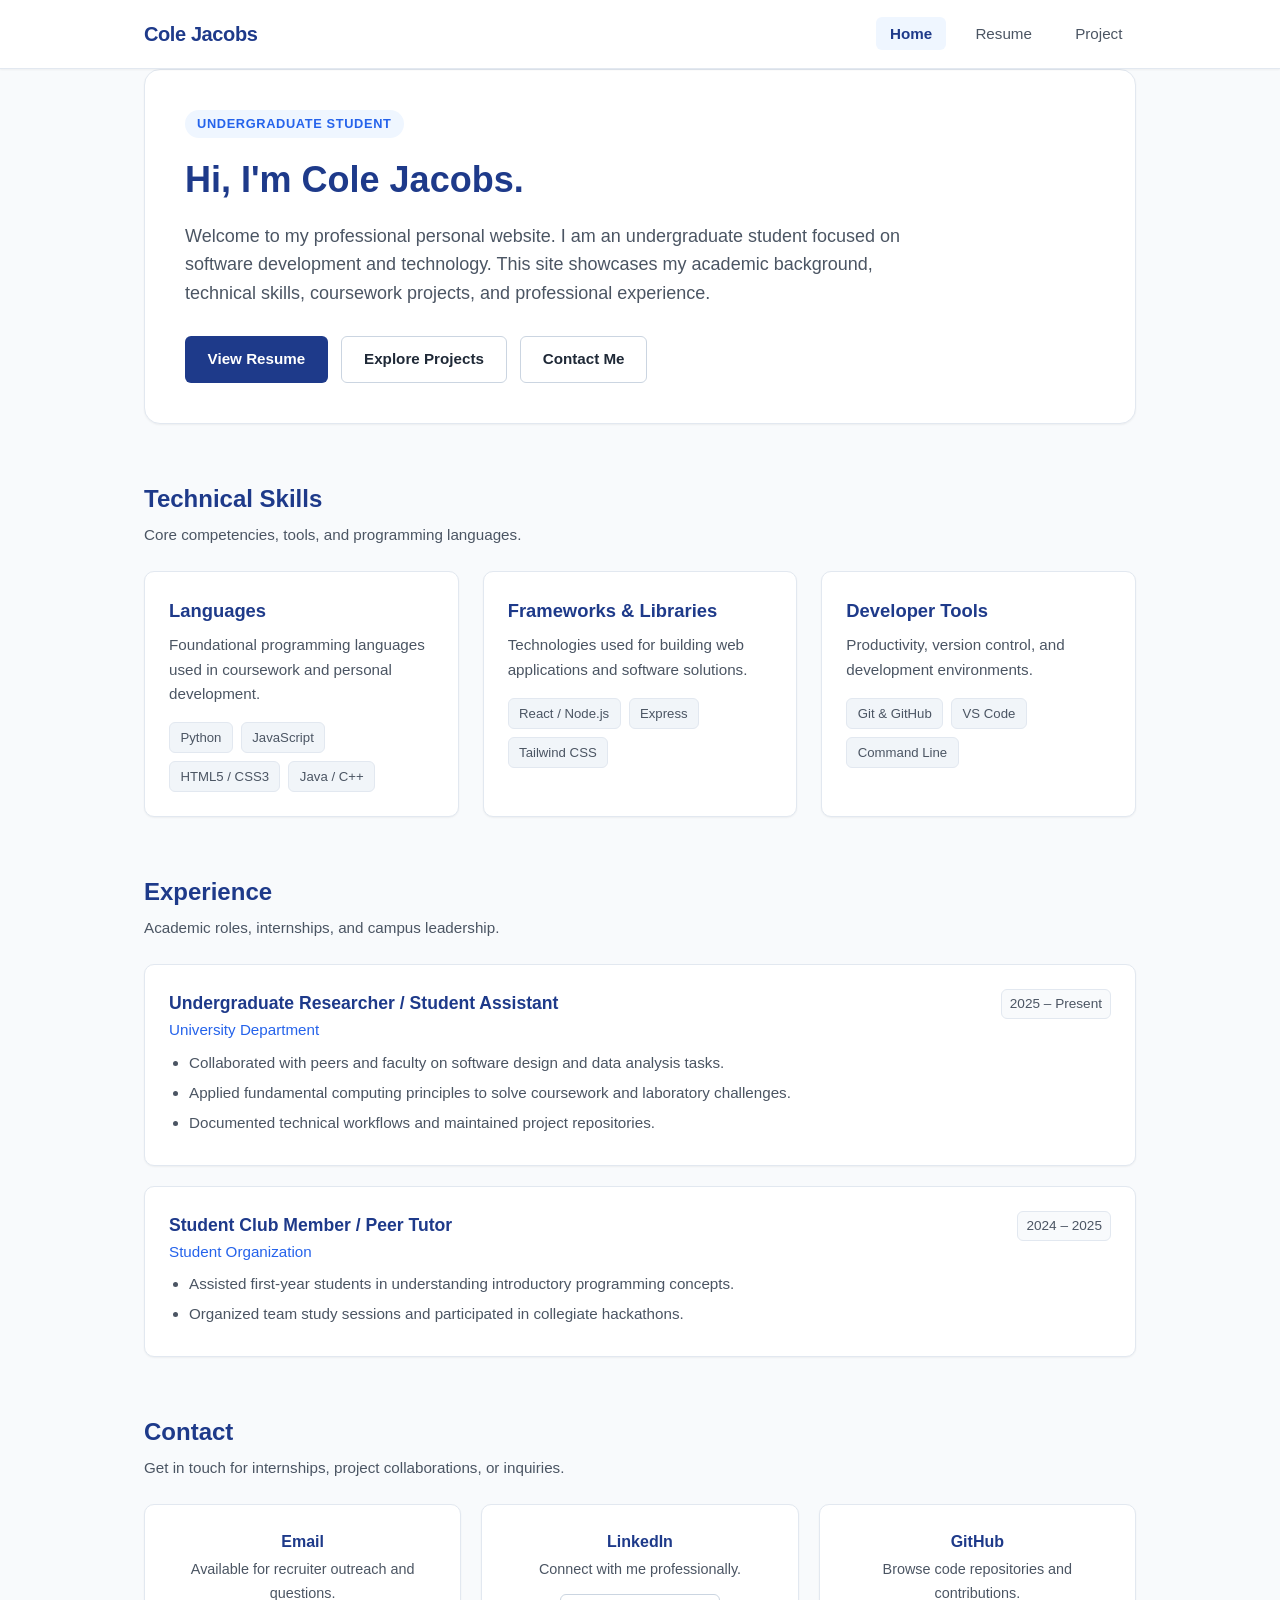
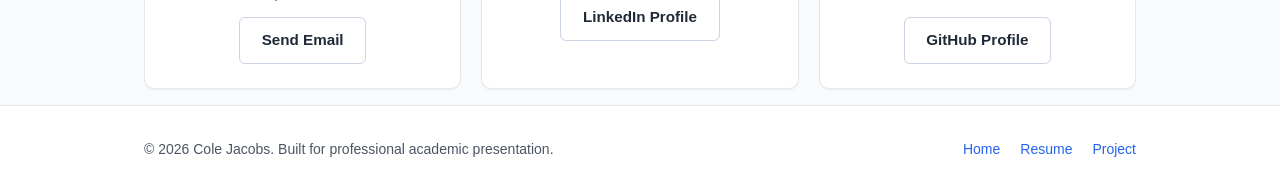
==== index.html @ 576747cd "Initial commit: basic structure for personal website" ====
<!DOCTYPE html>
<html lang="en">
<head>
  <meta charset="UTF-8">
  <meta name="viewport" content="width=device-width, initial-scale=1.0">
  <meta name="description" content="Professional student portfolio and personal website.">
  <title>Home | Cole Jacobs</title>
  <link rel="stylesheet" href="styles.css">
</head>
<body>

  <!-- Site Navigation Header -->
  <header class="site-header">
    <div class="container nav-container">
      <a href="index.html" class="site-logo">Cole Jacobs</a>
      <nav class="site-nav" aria-label="Main Navigation">
        <ul>
          <li><a href="index.html" class="nav-link active">Home</a></li>
          <li><a href="resume.html" class="nav-link">Resume</a></li>
          <li><a href="project.html" class="nav-link">Project</a></li>
        </ul>
      </nav>
    </div>
  </header>

  <!-- Main Content Area -->
  <main class="container">

    <!-- Profile / Hero Section -->
    <section id="profile" class="section">
      <div class="hero-card">
        <span class="hero-tag">Undergraduate Student</span>
        <h1 class="hero-title">Hi, I'm Cole Jacobs.</h1>
        <p class="hero-description">
          Welcome to my professional personal website. I am an undergraduate student focused on software development and technology. This site showcases my academic background, technical skills, coursework projects, and professional experience.
        </p>
        <div class="hero-actions">
          <a href="resume.html" class="btn btn-primary">View Resume</a>
          <a href="project.html" class="btn btn-outline">Explore Projects</a>
          <a href="#contact" class="btn btn-outline">Contact Me</a>
        </div>
      </div>
    </section>

    <!-- Skills Section -->
    <section id="skills" class="section">
      <div class="section-header">
        <h2 class="section-title">Technical Skills</h2>
        <p class="section-subtitle">Core competencies, tools, and programming languages.</p>
      </div>

      <div class="card-grid">
        <div class="card">
          <h3>Languages</h3>
          <p>Foundational programming languages used in coursework and personal development.</p>
          <div class="skill-tags">
            <span class="badge">Python</span>
            <span class="badge">JavaScript</span>
            <span class="badge">HTML5 / CSS3</span>
            <span class="badge">Java / C++</span>
          </div>
        </div>

        <div class="card">
          <h3>Frameworks & Libraries</h3>
          <p>Technologies used for building web applications and software solutions.</p>
          <div class="skill-tags">
            <span class="badge">React / Node.js</span>
            <span class="badge">Express</span>
            <span class="badge">Tailwind CSS</span>
          </div>
        </div>

        <div class="card">
          <h3>Developer Tools</h3>
          <p>Productivity, version control, and development environments.</p>
          <div class="skill-tags">
            <span class="badge">Git & GitHub</span>
            <span class="badge">VS Code</span>
            <span class="badge">Command Line</span>
          </div>
        </div>
      </div>
    </section>

    <!-- Experience Section -->
    <section id="experience" class="section">
      <div class="section-header">
        <h2 class="section-title">Experience</h2>
        <p class="section-subtitle">Academic roles, internships, and campus leadership.</p>
      </div>

      <div class="timeline">
        <article class="timeline-item">
          <div class="timeline-header">
            <div>
              <h3 class="timeline-role">Undergraduate Researcher / Student Assistant</h3>
              <span class="timeline-company">University Department</span>
            </div>
            <span class="timeline-period">2025 &ndash; Present</span>
          </div>
          <ul>
            <li>Collaborated with peers and faculty on software design and data analysis tasks.</li>
            <li>Applied fundamental computing principles to solve coursework and laboratory challenges.</li>
            <li>Documented technical workflows and maintained project repositories.</li>
          </ul>
        </article>

        <article class="timeline-item">
          <div class="timeline-header">
            <div>
              <h3 class="timeline-role">Student Club Member / Peer Tutor</h3>
              <span class="timeline-company">Student Organization</span>
            </div>
            <span class="timeline-period">2024 &ndash; 2025</span>
          </div>
          <ul>
            <li>Assisted first-year students in understanding introductory programming concepts.</li>
            <li>Organized team study sessions and participated in collegiate hackathons.</li>
          </ul>
        </article>
      </div>
    </section>

    <!-- Contact Section -->
    <section id="contact" class="section">
      <div class="section-header">
        <h2 class="section-title">Contact</h2>
        <p class="section-subtitle">Get in touch for internships, project collaborations, or inquiries.</p>
      </div>

      <div class="contact-container">
        <div class="contact-card">
          <h3>Email</h3>
          <p>Available for recruiter outreach and questions.</p>
          <a href="mailto:example@college.edu" class="btn btn-outline">Send Email</a>
        </div>

        <div class="contact-card">
          <h3>LinkedIn</h3>
          <p>Connect with me professionally.</p>
          <a href="https://linkedin.com" target="_blank" rel="noopener noreferrer" class="btn btn-outline">LinkedIn Profile</a>
        </div>

        <div class="contact-card">
          <h3>GitHub</h3>
          <p>Browse code repositories and contributions.</p>
          <a href="https://github.com" target="_blank" rel="noopener noreferrer" class="btn btn-outline">GitHub Profile</a>
        </div>
      </div>
    </section>

  </main>

  <!-- Site Footer -->
  <footer class="site-footer">
    <div class="container footer-content">
      <p>&copy; 2026 Cole Jacobs. Built for professional academic presentation.</p>
      <ul class="footer-links">
        <li><a href="index.html">Home</a></li>
        <li><a href="resume.html">Resume</a></li>
        <li><a href="project.html">Project</a></li>
      </ul>
    </div>
  </footer>

</body>
</html>
---- styles.css ----
/* ==========================================================================
   Base & Design Tokens
   ========================================================================== */
:root {
  --color-primary: #1e3a8a;       /* Deep Navy */
  --color-primary-hover: #1d4ed8;
  --color-accent: #2563eb;        /* Royal Blue */
  --color-accent-subtle: #eff6ff;  /* Soft Blue Tint */
  --color-text-main: #1f2937;     /* Slate Dark */
  --color-text-muted: #4b5563;    /* Slate Gray */
  --color-bg-body: #f8fafc;       /* Light Slate */
  --color-bg-surface: #ffffff;    /* Card Surface */
  --color-border: #e2e8f0;        /* Subtle Border */
  --color-border-hover: #cbd5e1;

  --font-family: -apple-system, BlinkMacSystemFont, "Segoe UI", Roboto, "Helvetica Neue", Arial, sans-serif;
  
  --max-width: 1040px;
  --border-radius-sm: 6px;
  --border-radius-md: 10px;
  --border-radius-lg: 16px;
  
  --shadow-sm: 0 1px 2px 0 rgba(0, 0, 0, 0.05);
  --shadow-md: 0 4px 6px -1px rgba(0, 0, 0, 0.08), 0 2px 4px -2px rgba(0, 0, 0, 0.06);
  --shadow-lg: 0 10px 15px -3px rgba(0, 0, 0, 0.08), 0 4px 6px -4px rgba(0, 0, 0, 0.04);
  
  --transition: all 0.2s ease-in-out;
}

/* ==========================================================================
   Reset & Global Styles
   ========================================================================== */
*, *::before, *::after {
  box-sizing: border-box;
  margin: 0;
  padding: 0;
}

body {
  font-family: var(--font-family);
  background-color: var(--color-bg-body);
  color: var(--color-text-main);
  line-height: 1.6;
  min-height: 100vh;
  display: flex;
  flex-direction: column;
}

a {
  color: var(--color-accent);
  text-decoration: none;
  transition: var(--transition);
}

a:hover {
  color: var(--color-primary-hover);
  text-decoration: underline;
}

img {
  max-width: 100%;
  display: block;
}

/* ==========================================================================
   Layout Containers
   ========================================================================== */
.container {
  width: 100%;
  max-width: var(--max-width);
  margin: 0 auto;
  padding: 0 1.5rem;
}

main {
  flex: 1;
  padding: 2.5rem 0 4rem;
}

/* ==========================================================================
   Navigation Bar
   ========================================================================== */
.site-header {
  background-color: var(--color-bg-surface);
  border-bottom: 1px solid var(--color-border);
  position: sticky;
  top: 0;
  z-index: 100;
  box-shadow: var(--shadow-sm);
}

.nav-container {
  display: flex;
  align-items: center;
  justify-content: space-between;
  height: 4.25rem;
}

.site-logo {
  font-size: 1.25rem;
  font-weight: 700;
  color: var(--color-primary);
  letter-spacing: -0.02em;
}

.site-logo:hover {
  text-decoration: none;
  color: var(--color-accent);
}

.site-nav ul {
  display: flex;
  list-style: none;
  gap: 1rem;
}

.nav-link {
  font-weight: 500;
  font-size: 0.95rem;
  color: var(--color-text-muted);
  padding: 0.5rem 0.85rem;
  border-radius: var(--border-radius-sm);
  transition: var(--transition);
}

.nav-link:hover {
  color: var(--color-primary);
  background-color: var(--color-accent-subtle);
  text-decoration: none;
}

.nav-link.active {
  color: var(--color-primary);
  background-color: var(--color-accent-subtle);
  font-weight: 600;
}

/* ==========================================================================
   Page Headers & Sections
   ========================================================================== */
.page-intro {
  margin-bottom: 2.5rem;
  padding-bottom: 1.5rem;
  border-bottom: 1px solid var(--color-border);
}

.page-intro h1 {
  font-size: 2rem;
  color: var(--color-primary);
  margin-bottom: 0.5rem;
}

.page-intro p {
  color: var(--color-text-muted);
  font-size: 1.1rem;
}

.section {
  margin-bottom: 3.5rem;
}

.section:last-of-type {
  margin-bottom: 1rem;
}

.section-header {
  margin-bottom: 1.5rem;
}

.section-title {
  font-size: 1.5rem;
  font-weight: 700;
  color: var(--color-primary);
  position: relative;
  display: inline-block;
}

.section-subtitle {
  color: var(--color-text-muted);
  font-size: 0.95rem;
  margin-top: 0.25rem;
}

/* ==========================================================================
   Hero / Profile Section
   ========================================================================== */
.hero-card {
  background: var(--color-bg-surface);
  border: 1px solid var(--color-border);
  border-radius: var(--border-radius-lg);
  padding: 2.5rem;
  display: flex;
  flex-direction: column;
  gap: 1.25rem;
  box-shadow: var(--shadow-sm);
}

.hero-tag {
  display: inline-block;
  align-self: flex-start;
  font-size: 0.8rem;
  font-weight: 600;
  text-transform: uppercase;
  letter-spacing: 0.05em;
  color: var(--color-accent);
  background-color: var(--color-accent-subtle);
  padding: 0.25rem 0.75rem;
  border-radius: 999px;
}

.hero-title {
  font-size: 2.25rem;
  line-height: 1.2;
  font-weight: 800;
  color: var(--color-primary);
}

.hero-description {
  font-size: 1.125rem;
  color: var(--color-text-muted);
  max-width: 720px;
}

.hero-actions {
  display: flex;
  flex-wrap: wrap;
  gap: 0.85rem;
  margin-top: 0.5rem;
}

/* ==========================================================================
   Buttons
   ========================================================================== */
.btn {
  display: inline-flex;
  align-items: center;
  justify-content: center;
  font-weight: 600;
  font-size: 0.95rem;
  padding: 0.65rem 1.35rem;
  border-radius: var(--border-radius-sm);
  border: 1px solid transparent;
  cursor: pointer;
  transition: var(--transition);
  text-decoration: none;
}

.btn-primary {
  background-color: var(--color-primary);
  color: #ffffff;
}

.btn-primary:hover {
  background-color: var(--color-primary-hover);
  color: #ffffff;
  text-decoration: none;
}

.btn-outline {
  background-color: transparent;
  border-color: var(--color-border-hover);
  color: var(--color-text-main);
}

.btn-outline:hover {
  background-color: #f1f5f9;
  border-color: var(--color-text-muted);
  text-decoration: none;
}

/* ==========================================================================
   Grid & Card Layouts
   ========================================================================== */
.card-grid {
  display: grid;
  grid-template-columns: repeat(auto-fit, minmax(280px, 1fr));
  gap: 1.5rem;
}

.card {
  background-color: var(--color-bg-surface);
  border: 1px solid var(--color-border);
  border-radius: var(--border-radius-md);
  padding: 1.5rem;
  box-shadow: var(--shadow-sm);
  transition: var(--transition);
}

.card:hover {
  border-color: var(--color-border-hover);
  box-shadow: var(--shadow-md);
}

.card h3 {
  font-size: 1.15rem;
  color: var(--color-primary);
  margin-bottom: 0.5rem;
}

.card p {
  color: var(--color-text-muted);
  font-size: 0.95rem;
  margin-bottom: 1rem;
}

/* Skills Badges */
.skill-tags {
  display: flex;
  flex-wrap: wrap;
  gap: 0.5rem;
  margin-top: 0.75rem;
}

.badge {
  display: inline-block;
  font-size: 0.825rem;
  font-weight: 500;
  padding: 0.25rem 0.65rem;
  background-color: #f1f5f9;
  color: var(--color-text-muted);
  border: 1px solid var(--color-border);
  border-radius: var(--border-radius-sm);
}

/* ==========================================================================
   Timeline / Experience Cards
   ========================================================================== */
.timeline {
  display: flex;
  flex-direction: column;
  gap: 1.25rem;
}

.timeline-item {
  background: var(--color-bg-surface);
  border: 1px solid var(--color-border);
  border-radius: var(--border-radius-md);
  padding: 1.5rem;
  box-shadow: var(--shadow-sm);
}

.timeline-header {
  display: flex;
  justify-content: space-between;
  align-items: flex-start;
  flex-wrap: wrap;
  gap: 0.5rem;
  margin-bottom: 0.5rem;
}

.timeline-role {
  font-size: 1.1rem;
  font-weight: 700;
  color: var(--color-primary);
}

.timeline-company {
  font-size: 0.95rem;
  font-weight: 500;
  color: var(--color-accent);
}

.timeline-period {
  font-size: 0.85rem;
  color: var(--color-text-muted);
  background-color: #f8fafc;
  padding: 0.2rem 0.5rem;
  border-radius: var(--border-radius-sm);
  border: 1px solid var(--color-border);
}

.timeline-item ul {
  padding-left: 1.25rem;
  margin-top: 0.5rem;
  color: var(--color-text-muted);
  font-size: 0.95rem;
}

.timeline-item li {
  margin-bottom: 0.35rem;
}

/* ==========================================================================
   Contact Section
   ========================================================================== */
.contact-container {
  display: grid;
  grid-template-columns: repeat(auto-fit, minmax(240px, 1fr));
  gap: 1.25rem;
}

.contact-card {
  background: var(--color-bg-surface);
  border: 1px solid var(--color-border);
  border-radius: var(--border-radius-md);
  padding: 1.5rem;
  text-align: center;
  box-shadow: var(--shadow-sm);
}

.contact-card h3 {
  font-size: 1rem;
  color: var(--color-primary);
  margin-bottom: 0.25rem;
}

.contact-card p {
  font-size: 0.9rem;
  color: var(--color-text-muted);
  margin-bottom: 0.75rem;
}

/* ==========================================================================
   Footer
   ========================================================================== */
.site-footer {
  background-color: var(--color-bg-surface);
  border-top: 1px solid var(--color-border);
  padding: 2rem 0;
  margin-top: auto;
}

.footer-content {
  display: flex;
  justify-content: space-between;
  align-items: center;
  flex-wrap: wrap;
  gap: 1rem;
  font-size: 0.875rem;
  color: var(--color-text-muted);
}

.footer-links {
  display: flex;
  gap: 1.25rem;
  list-style: none;
}

/* ==========================================================================
   Responsive Breakpoints
   ========================================================================== */
@media (max-width: 640px) {
  .nav-container {
    flex-direction: column;
    height: auto;
    padding: 1rem 0;
    gap: 0.75rem;
  }

  .hero-card {
    padding: 1.5rem;
  }

  .hero-title {
    font-size: 1.75rem;
  }

  .timeline-header {
    flex-direction: column;
    align-items: flex-start;
  }

  .footer-content {
    flex-direction: column;
    text-align: center;
  }
}
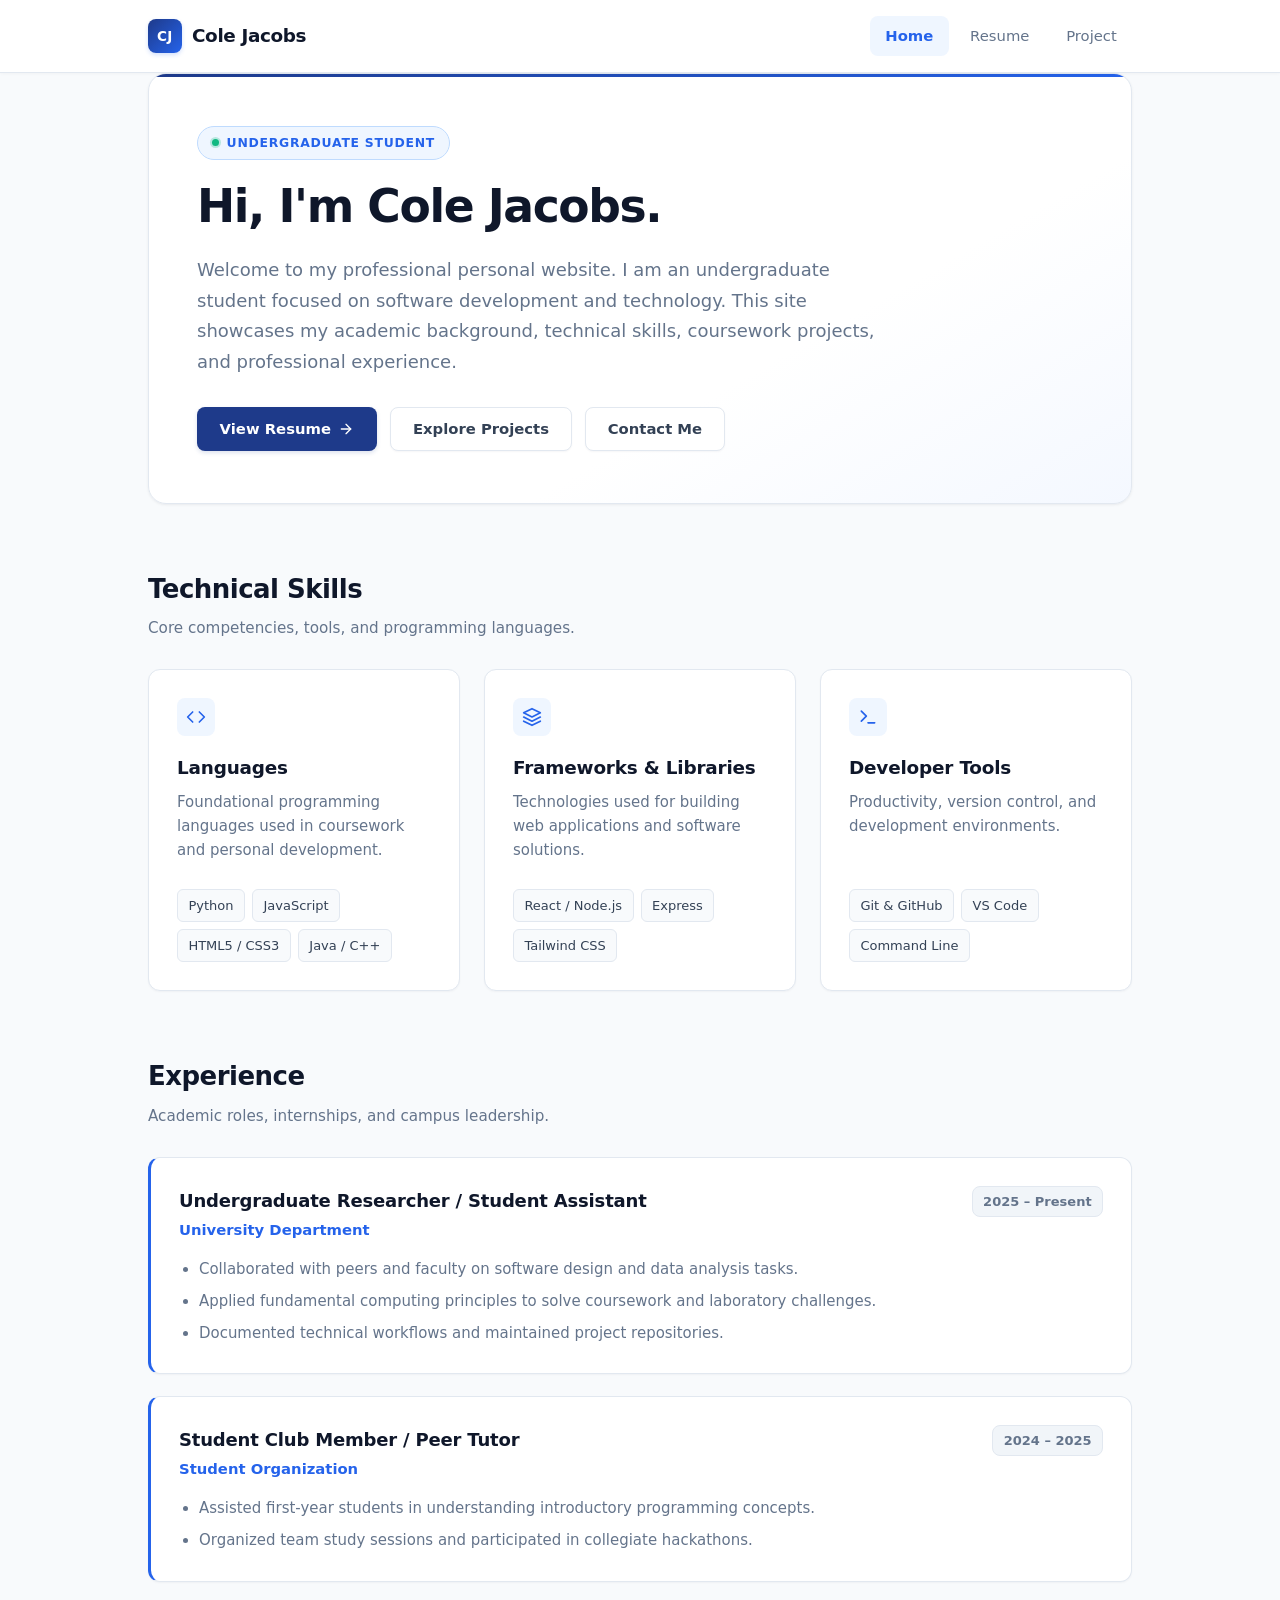
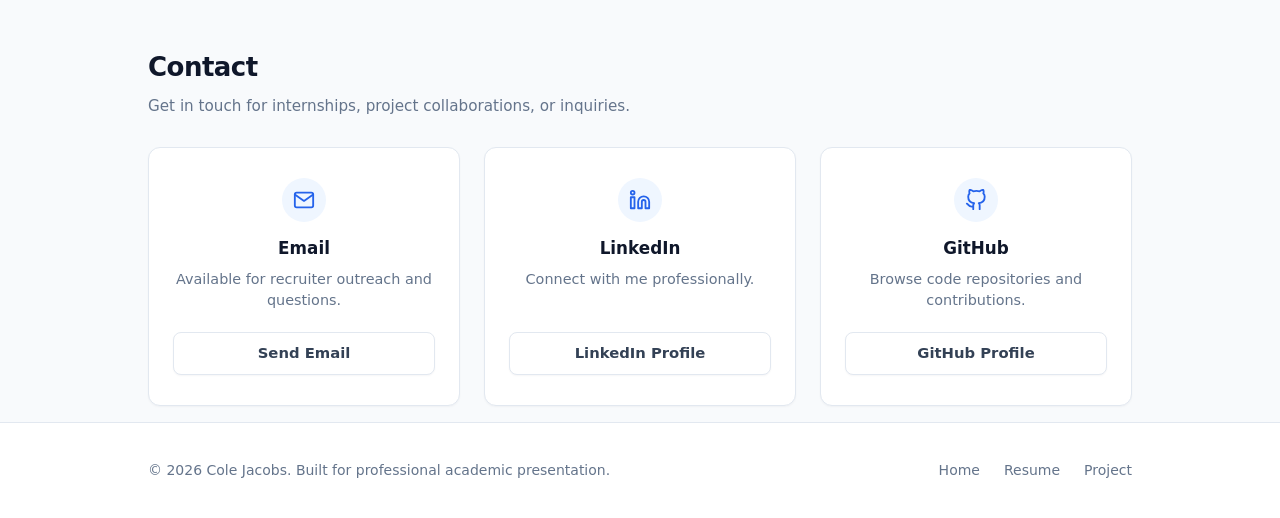
==== commit 43742ef7: "Improved website design and navigation" ====
--- a/index.html
+++ b/index.html
@@ -3,7 +3,7 @@
 <head>
   <meta charset="UTF-8">
   <meta name="viewport" content="width=device-width, initial-scale=1.0">
-  <meta name="description" content="Professional student portfolio and personal website.">
+  <meta name="description" content="Professional student portfolio and personal website for Cole Jacobs.">
   <title>Home | Cole Jacobs</title>
   <link rel="stylesheet" href="styles.css">
 </head>
@@ -12,7 +12,10 @@
   <!-- Site Navigation Header -->
   <header class="site-header">
     <div class="container nav-container">
-      <a href="index.html" class="site-logo">Cole Jacobs</a>
+      <a href="index.html" class="site-logo">
+        <span class="logo-mark">CJ</span>
+        <span class="logo-text">Cole Jacobs</span>
+      </a>
       <nav class="site-nav" aria-label="Main Navigation">
         <ul>
           <li><a href="index.html" class="nav-link active">Home</a></li>
@@ -29,13 +32,22 @@
     <!-- Profile / Hero Section -->
     <section id="profile" class="section">
       <div class="hero-card">
-        <span class="hero-tag">Undergraduate Student</span>
+        <span class="hero-tag">
+          <span class="status-dot" aria-hidden="true"></span>
+          Undergraduate Student
+        </span>
         <h1 class="hero-title">Hi, I'm Cole Jacobs.</h1>
         <p class="hero-description">
           Welcome to my professional personal website. I am an undergraduate student focused on software development and technology. This site showcases my academic background, technical skills, coursework projects, and professional experience.
         </p>
         <div class="hero-actions">
-          <a href="resume.html" class="btn btn-primary">View Resume</a>
+          <a href="resume.html" class="btn btn-primary">
+            View Resume
+            <svg width="16" height="16" viewBox="0 0 24 24" fill="none" stroke="currentColor" stroke-width="2" stroke-linecap="round" stroke-linejoin="round" aria-hidden="true">
+              <line x1="5" y1="12" x2="19" y2="12"></line>
+              <polyline points="12 5 19 12 12 19"></polyline>
+            </svg>
+          </a>
           <a href="project.html" class="btn btn-outline">Explore Projects</a>
           <a href="#contact" class="btn btn-outline">Contact Me</a>
         </div>
@@ -51,6 +63,12 @@
 
       <div class="card-grid">
         <div class="card">
+          <div class="card-icon" aria-hidden="true">
+            <svg width="20" height="20" viewBox="0 0 24 24" fill="none" stroke="currentColor" stroke-width="2" stroke-linecap="round" stroke-linejoin="round">
+              <polyline points="16 18 22 12 16 6"></polyline>
+              <polyline points="8 6 2 12 8 18"></polyline>
+            </svg>
+          </div>
           <h3>Languages</h3>
           <p>Foundational programming languages used in coursework and personal development.</p>
           <div class="skill-tags">
@@ -62,6 +80,13 @@
         </div>
 
         <div class="card">
+          <div class="card-icon" aria-hidden="true">
+            <svg width="20" height="20" viewBox="0 0 24 24" fill="none" stroke="currentColor" stroke-width="2" stroke-linecap="round" stroke-linejoin="round">
+              <polygon points="12 2 2 7 12 12 22 7 12 2"></polygon>
+              <polyline points="2 17 12 22 22 17"></polyline>
+              <polyline points="2 12 12 17 22 12"></polyline>
+            </svg>
+          </div>
           <h3>Frameworks & Libraries</h3>
           <p>Technologies used for building web applications and software solutions.</p>
           <div class="skill-tags">
@@ -72,6 +97,12 @@
         </div>
 
         <div class="card">
+          <div class="card-icon" aria-hidden="true">
+            <svg width="20" height="20" viewBox="0 0 24 24" fill="none" stroke="currentColor" stroke-width="2" stroke-linecap="round" stroke-linejoin="round">
+              <polyline points="4 17 10 11 4 5"></polyline>
+              <line x1="12" y1="19" x2="20" y2="19"></line>
+            </svg>
+          </div>
           <h3>Developer Tools</h3>
           <p>Productivity, version control, and development environments.</p>
           <div class="skill-tags">
@@ -131,18 +162,36 @@
 
       <div class="contact-container">
         <div class="contact-card">
+          <div class="contact-icon" aria-hidden="true">
+            <svg width="22" height="22" viewBox="0 0 24 24" fill="none" stroke="currentColor" stroke-width="2" stroke-linecap="round" stroke-linejoin="round">
+              <path d="M4 4h16c1.1 0 2 .9 2 2v12c0 1.1-.9 2-2 2H4c-1.1 0-2-.9-2-2V6c0-1.1.9-2 2-2z"></path>
+              <polyline points="22,6 12,13 2,6"></polyline>
+            </svg>
+          </div>
           <h3>Email</h3>
           <p>Available for recruiter outreach and questions.</p>
           <a href="mailto:example@college.edu" class="btn btn-outline">Send Email</a>
         </div>
 
         <div class="contact-card">
+          <div class="contact-icon" aria-hidden="true">
+            <svg width="22" height="22" viewBox="0 0 24 24" fill="none" stroke="currentColor" stroke-width="2" stroke-linecap="round" stroke-linejoin="round">
+              <path d="M16 8a6 6 0 0 1 6 6v7h-4v-7a2 2 0 0 0-2-2 2 2 0 0 0-2 2v7h-4v-7a6 6 0 0 1 6-6z"></path>
+              <rect x="2" y="9" width="4" height="12"></rect>
+              <circle cx="4" cy="4" r="2"></circle>
+            </svg>
+          </div>
           <h3>LinkedIn</h3>
           <p>Connect with me professionally.</p>
           <a href="https://linkedin.com" target="_blank" rel="noopener noreferrer" class="btn btn-outline">LinkedIn Profile</a>
         </div>
 
         <div class="contact-card">
+          <div class="contact-icon" aria-hidden="true">
+            <svg width="22" height="22" viewBox="0 0 24 24" fill="none" stroke="currentColor" stroke-width="2" stroke-linecap="round" stroke-linejoin="round">
+              <path d="M9 19c-5 1.5-5-2.5-7-3m14 6v-3.87a3.37 3.37 0 0 0-.94-2.61c3.14-.35 6.44-1.54 6.44-7A5.44 5.44 0 0 0 20 4.77 5.07 5.07 0 0 0 19.91 1S18.73.65 16 2.48a13.38 13.38 0 0 0-7 0C6.27.65 5.09 1 5.09 1A5.07 5.07 0 0 0 5 4.77a5.44 5.44 0 0 0-1.5 3.78c0 5.42 3.3 6.61 6.44 7A3.37 3.37 0 0 0 9 18.13V22"></path>
+            </svg>
+          </div>
           <h3>GitHub</h3>
           <p>Browse code repositories and contributions.</p>
           <a href="https://github.com" target="_blank" rel="noopener noreferrer" class="btn btn-outline">GitHub Profile</a>
--- a/styles.css
+++ b/styles.css
@@ -1,34 +1,52 @@
 /* ==========================================================================
-   Base & Design Tokens
+   Design Tokens & System Variables
    ========================================================================== */
 :root {
-  --color-primary: #1e3a8a;       /* Deep Navy */
-  --color-primary-hover: #1d4ed8;
-  --color-accent: #2563eb;        /* Royal Blue */
-  --color-accent-subtle: #eff6ff;  /* Soft Blue Tint */
-  --color-text-main: #1f2937;     /* Slate Dark */
-  --color-text-muted: #4b5563;    /* Slate Gray */
-  --color-bg-body: #f8fafc;       /* Light Slate */
-  --color-bg-surface: #ffffff;    /* Card Surface */
-  --color-border: #e2e8f0;        /* Subtle Border */
-  --color-border-hover: #cbd5e1;
-
-  --font-family: -apple-system, BlinkMacSystemFont, "Segoe UI", Roboto, "Helvetica Neue", Arial, sans-serif;
-  
+  /* Color Palette: Professional Deep Slate & Royal Navy */
+  --color-primary: #0f172a;           /* Deep Slate 900 for high-contrast headings */
+  --color-primary-brand: #1e3a8a;     /* Executive Navy */
+  --color-primary-hover: #1e40af;     /* Hover State */
+  --color-accent: #2563eb;            /* Modern Royal Blue */
+  --color-accent-hover: #1d4ed8;
+  --color-accent-subtle: #eff6ff;     /* Soft Blue Tint */
+  --color-accent-border: #bfdbfe;     /* Light Blue Border */
+  --color-status-active: #10b981;     /* Emerald Green */
+
+  /* Neutral Text & Surface Tones */
+  --color-text-main: #334155;         /* Slate 700 - Highly readable body */
+  --color-text-muted: #64748b;        /* Slate 500 - Secondary text */
+  --color-text-light: #94a3b8;        /* Slate 400 - Tertiary text */
+  --color-bg-body: #f8fafc;           /* Slate 50 - Fresh, subtle off-white */
+  --color-bg-surface: #ffffff;        /* Pure white for cards */
+  --color-bg-surface-subtle: #f1f5f9;  /* Slate 100 for tags/pills */
+  --color-border: #e2e8f0;            /* Slate 200 - Crisp borders */
+  --color-border-hover: #cbd5e1;      /* Slate 300 */
+
+  /* Typography Stack */
+  --font-family: system-ui, -apple-system, BlinkMacSystemFont, "Segoe UI", Roboto, "Inter", "Helvetica Neue", Arial, sans-serif;
+
+  /* Layout & Geometry */
   --max-width: 1040px;
-  --border-radius-sm: 6px;
-  --border-radius-md: 10px;
-  --border-radius-lg: 16px;
-  
-  --shadow-sm: 0 1px 2px 0 rgba(0, 0, 0, 0.05);
-  --shadow-md: 0 4px 6px -1px rgba(0, 0, 0, 0.08), 0 2px 4px -2px rgba(0, 0, 0, 0.06);
-  --shadow-lg: 0 10px 15px -3px rgba(0, 0, 0, 0.08), 0 4px 6px -4px rgba(0, 0, 0, 0.04);
-  
-  --transition: all 0.2s ease-in-out;
-}
-
-/* ==========================================================================
-   Reset & Global Styles
+  --border-radius-xs: 4px;
+  --border-radius-sm: 8px;
+  --border-radius-md: 12px;
+  --border-radius-lg: 18px;
+  --border-radius-full: 9999px;
+
+  /* Multi-Layered Natural Shadows */
+  --shadow-xs: 0 1px 2px 0 rgba(15, 23, 42, 0.04);
+  --shadow-sm: 0 1px 3px 0 rgba(15, 23, 42, 0.06), 0 1px 2px -1px rgba(15, 23, 42, 0.04);
+  --shadow-md: 0 4px 6px -1px rgba(15, 23, 42, 0.06), 0 2px 4px -2px rgba(15, 23, 42, 0.04);
+  --shadow-lg: 0 10px 15px -3px rgba(15, 23, 42, 0.06), 0 4px 6px -4px rgba(15, 23, 42, 0.03);
+  --shadow-hover: 0 12px 24px -4px rgba(15, 23, 42, 0.09), 0 4px 8px -3px rgba(15, 23, 42, 0.04);
+
+  /* Transitions */
+  --transition-fast: all 0.15s ease;
+  --transition: all 0.22s cubic-bezier(0.16, 1, 0.3, 1);
+}
+
+/* ==========================================================================
+   Reset & Global Base Styles
    ========================================================================== */
 *, *::before, *::after {
   box-sizing: border-box;
@@ -36,25 +54,37 @@
   padding: 0;
 }
 
+html {
+  scroll-behavior: smooth;
+  -webkit-text-size-adjust: 100%;
+}
+
 body {
   font-family: var(--font-family);
   background-color: var(--color-bg-body);
   color: var(--color-text-main);
-  line-height: 1.6;
+  line-height: 1.65;
   min-height: 100vh;
   display: flex;
   flex-direction: column;
+  -webkit-font-smoothing: antialiased;
+  -moz-osx-font-smoothing: grayscale;
+  text-rendering: optimizeLegibility;
 }
 
 a {
   color: var(--color-accent);
   text-decoration: none;
-  transition: var(--transition);
+  transition: var(--transition-fast);
 }
 
 a:hover {
   color: var(--color-primary-hover);
-  text-decoration: underline;
+}
+
+a:focus-visible, button:focus-visible {
+  outline: 2px solid var(--color-accent);
+  outline-offset: 2px;
 }
 
 img {
@@ -69,68 +99,95 @@
   width: 100%;
   max-width: var(--max-width);
   margin: 0 auto;
-  padding: 0 1.5rem;
+  padding: 0 1.75rem;
 }
 
 main {
   flex: 1;
-  padding: 2.5rem 0 4rem;
+  padding: 2.75rem 0 4.5rem;
 }
 
 /* ==========================================================================
    Navigation Bar
    ========================================================================== */
 .site-header {
-  background-color: var(--color-bg-surface);
+  background-color: rgba(255, 255, 255, 0.94);
+  backdrop-filter: blur(12px);
+  -webkit-backdrop-filter: blur(12px);
   border-bottom: 1px solid var(--color-border);
   position: sticky;
   top: 0;
   z-index: 100;
-  box-shadow: var(--shadow-sm);
+  box-shadow: 0 1px 3px rgba(15, 23, 42, 0.03);
+  transition: var(--transition);
 }
 
 .nav-container {
   display: flex;
   align-items: center;
   justify-content: space-between;
-  height: 4.25rem;
+  height: 4.5rem;
 }
 
 .site-logo {
-  font-size: 1.25rem;
+  display: inline-flex;
+  align-items: center;
+  gap: 0.65rem;
+  font-size: 1.15rem;
   font-weight: 700;
   color: var(--color-primary);
   letter-spacing: -0.02em;
+  text-decoration: none;
+  transition: var(--transition-fast);
 }
 
 .site-logo:hover {
-  text-decoration: none;
-  color: var(--color-accent);
+  color: var(--color-accent);
+  text-decoration: none;
+}
+
+.logo-mark {
+  display: inline-flex;
+  align-items: center;
+  justify-content: center;
+  width: 2.1rem;
+  height: 2.1rem;
+  background: linear-gradient(135deg, var(--color-primary-brand) 0%, var(--color-accent) 100%);
+  color: #ffffff;
+  font-size: 0.85rem;
+  font-weight: 700;
+  letter-spacing: 0.02em;
+  border-radius: var(--border-radius-sm);
+  box-shadow: 0 2px 4px rgba(37, 99, 235, 0.2);
+  flex-shrink: 0;
 }
 
 .site-nav ul {
   display: flex;
+  align-items: center;
   list-style: none;
-  gap: 1rem;
+  gap: 0.4rem;
 }
 
 .nav-link {
   font-weight: 500;
-  font-size: 0.95rem;
-  color: var(--color-text-muted);
-  padding: 0.5rem 0.85rem;
+  font-size: 0.925rem;
+  color: var(--color-text-muted);
+  padding: 0.5rem 0.95rem;
   border-radius: var(--border-radius-sm);
-  transition: var(--transition);
+  transition: var(--transition-fast);
+  display: inline-flex;
+  align-items: center;
 }
 
 .nav-link:hover {
   color: var(--color-primary);
-  background-color: var(--color-accent-subtle);
+  background-color: var(--color-bg-surface-subtle);
   text-decoration: none;
 }
 
 .nav-link.active {
-  color: var(--color-primary);
+  color: var(--color-accent);
   background-color: var(--color-accent-subtle);
   font-weight: 600;
 }
@@ -139,24 +196,26 @@
    Page Headers & Sections
    ========================================================================== */
 .page-intro {
-  margin-bottom: 2.5rem;
+  margin-bottom: 2.75rem;
   padding-bottom: 1.5rem;
   border-bottom: 1px solid var(--color-border);
 }
 
 .page-intro h1 {
-  font-size: 2rem;
-  color: var(--color-primary);
-  margin-bottom: 0.5rem;
+  font-size: 2.25rem;
+  font-weight: 800;
+  letter-spacing: -0.025em;
+  color: var(--color-primary);
+  margin-bottom: 0.4rem;
 }
 
 .page-intro p {
   color: var(--color-text-muted);
-  font-size: 1.1rem;
+  font-size: 1.05rem;
 }
 
 .section {
-  margin-bottom: 3.5rem;
+  margin-bottom: 4rem;
 }
 
 .section:last-of-type {
@@ -164,66 +223,96 @@
 }
 
 .section-header {
-  margin-bottom: 1.5rem;
+  margin-bottom: 1.75rem;
 }
 
 .section-title {
-  font-size: 1.5rem;
+  font-size: 1.625rem;
   font-weight: 700;
   color: var(--color-primary);
-  position: relative;
-  display: inline-block;
+  letter-spacing: -0.02em;
+  display: inline-flex;
+  align-items: center;
+  gap: 0.5rem;
 }
 
 .section-subtitle {
   color: var(--color-text-muted);
   font-size: 0.95rem;
-  margin-top: 0.25rem;
+  margin-top: 0.35rem;
 }
 
 /* ==========================================================================
    Hero / Profile Section
    ========================================================================== */
 .hero-card {
-  background: var(--color-bg-surface);
+  background: linear-gradient(150deg, #ffffff 0%, #ffffff 65%, #f4f8ff 100%);
   border: 1px solid var(--color-border);
   border-radius: var(--border-radius-lg);
-  padding: 2.5rem;
+  padding: 3.25rem 3rem;
   display: flex;
   flex-direction: column;
-  gap: 1.25rem;
+  gap: 1.35rem;
   box-shadow: var(--shadow-sm);
+  position: relative;
+  overflow: hidden;
+  transition: var(--transition);
+}
+
+.hero-card::after {
+  content: "";
+  position: absolute;
+  top: 0;
+  left: 0;
+  right: 0;
+  height: 3px;
+  background: linear-gradient(90deg, var(--color-primary-brand), var(--color-accent));
 }
 
 .hero-tag {
-  display: inline-block;
+  display: inline-flex;
+  align-items: center;
+  gap: 0.5rem;
   align-self: flex-start;
-  font-size: 0.8rem;
+  font-size: 0.775rem;
   font-weight: 600;
   text-transform: uppercase;
-  letter-spacing: 0.05em;
+  letter-spacing: 0.06em;
   color: var(--color-accent);
   background-color: var(--color-accent-subtle);
-  padding: 0.25rem 0.75rem;
-  border-radius: 999px;
+  border: 1px solid var(--color-accent-border);
+  padding: 0.35rem 0.85rem;
+  border-radius: var(--border-radius-full);
+}
+
+.status-dot {
+  width: 7px;
+  height: 7px;
+  border-radius: 50%;
+  background-color: var(--color-status-active);
+  display: inline-block;
+  box-shadow: 0 0 0 2px rgba(16, 185, 129, 0.25);
 }
 
 .hero-title {
-  font-size: 2.25rem;
-  line-height: 1.2;
+  font-size: clamp(2.1rem, 4vw, 2.85rem);
+  line-height: 1.15;
   font-weight: 800;
   color: var(--color-primary);
+  letter-spacing: -0.03em;
 }
 
 .hero-description {
   font-size: 1.125rem;
-  color: var(--color-text-muted);
-  max-width: 720px;
+  line-height: 1.7;
+  color: var(--color-text-muted);
+  max-width: 680px;
 }
 
 .hero-actions {
   display: flex;
   flex-wrap: wrap;
+  align-items: center;
   gap: 0.85rem;
   margin-top: 0.5rem;
 }
@@ -235,41 +324,60 @@
   display: inline-flex;
   align-items: center;
   justify-content: center;
+  gap: 0.45rem;
   font-weight: 600;
-  font-size: 0.95rem;
+  font-size: 0.925rem;
   padding: 0.65rem 1.35rem;
   border-radius: var(--border-radius-sm);
   border: 1px solid transparent;
   cursor: pointer;
   transition: var(--transition);
   text-decoration: none;
+  line-height: 1.4;
+  white-space: nowrap;
+}
+
+.btn svg {
+  flex-shrink: 0;
+  transition: transform 0.2s ease;
 }
 
 .btn-primary {
-  background-color: var(--color-primary);
+  background-color: var(--color-primary-brand);
   color: #ffffff;
+  box-shadow: 0 2px 4px rgba(30, 58, 138, 0.15);
 }
 
 .btn-primary:hover {
   background-color: var(--color-primary-hover);
   color: #ffffff;
   text-decoration: none;
+  transform: translateY(-1px);
+  box-shadow: 0 6px 12px rgba(30, 58, 138, 0.25);
+}
+
+.btn-primary:hover svg {
+  transform: translateX(2px);
 }
 
 .btn-outline {
-  background-color: transparent;
+  background-color: #ffffff;
+  border-color: var(--color-border);
+  color: var(--color-text-main);
+  box-shadow: var(--shadow-xs);
+}
+
+.btn-outline:hover {
+  background-color: var(--color-bg-surface-subtle);
   border-color: var(--color-border-hover);
-  color: var(--color-text-main);
-}
-
-.btn-outline:hover {
-  background-color: #f1f5f9;
-  border-color: var(--color-text-muted);
-  text-decoration: none;
-}
-
-/* ==========================================================================
-   Grid & Card Layouts
+  color: var(--color-primary);
+  text-decoration: none;
+  transform: translateY(-1px);
+  box-shadow: var(--shadow-sm);
+}
+
+/* ==========================================================================
+   Card Layouts & Skills Grid
    ========================================================================== */
 .card-grid {
   display: grid;
@@ -281,45 +389,71 @@
   background-color: var(--color-bg-surface);
   border: 1px solid var(--color-border);
   border-radius: var(--border-radius-md);
-  padding: 1.5rem;
-  box-shadow: var(--shadow-sm);
+  padding: 1.75rem;
+  box-shadow: var(--shadow-xs);
   transition: var(--transition);
+  display: flex;
+  flex-direction: column;
 }
 
 .card:hover {
   border-color: var(--color-border-hover);
-  box-shadow: var(--shadow-md);
+  box-shadow: var(--shadow-hover);
+  transform: translateY(-2px);
+}
+
+.card-icon {
+  width: 2.35rem;
+  height: 2.35rem;
+  display: inline-flex;
+  align-items: center;
+  justify-content: center;
+  background-color: var(--color-accent-subtle);
+  color: var(--color-accent);
+  border-radius: var(--border-radius-sm);
+  margin-bottom: 1.1rem;
 }
 
 .card h3 {
   font-size: 1.15rem;
-  color: var(--color-primary);
-  margin-bottom: 0.5rem;
+  font-weight: 700;
+  color: var(--color-primary);
+  margin-bottom: 0.45rem;
+  letter-spacing: -0.01em;
 }
 
 .card p {
   color: var(--color-text-muted);
-  font-size: 0.95rem;
-  margin-bottom: 1rem;
+  font-size: 0.935rem;
+  line-height: 1.6;
+  margin-bottom: 1.15rem;
 }
 
 /* Skills Badges */
 .skill-tags {
   display: flex;
   flex-wrap: wrap;
-  gap: 0.5rem;
-  margin-top: 0.75rem;
+  gap: 0.45rem;
+  margin-top: auto;
+  padding-top: 0.5rem;
 }
 
 .badge {
   display: inline-block;
-  font-size: 0.825rem;
+  font-size: 0.8125rem;
   font-weight: 500;
-  padding: 0.25rem 0.65rem;
+  padding: 0.3rem 0.65rem;
+  background-color: #f8fafc;
+  color: #334155;
+  border: 1px solid var(--color-border);
+  border-radius: 6px;
+  transition: var(--transition-fast);
+}
+
+.badge:hover {
   background-color: #f1f5f9;
-  color: var(--color-text-muted);
-  border: 1px solid var(--color-border);
-  border-radius: var(--border-radius-sm);
+  border-color: var(--color-border-hover);
+  color: var(--color-primary);
 }
 
 /* ==========================================================================
@@ -328,15 +462,24 @@
 .timeline {
   display: flex;
   flex-direction: column;
-  gap: 1.25rem;
+  gap: 1.35rem;
 }
 
 .timeline-item {
   background: var(--color-bg-surface);
   border: 1px solid var(--color-border);
+  border-left: 3px solid var(--color-accent);
   border-radius: var(--border-radius-md);
-  padding: 1.5rem;
-  box-shadow: var(--shadow-sm);
+  padding: 1.75rem;
+  box-shadow: var(--shadow-xs);
+  transition: var(--transition);
+}
+
+.timeline-item:hover {
+  border-color: var(--color-border-hover);
+  border-left-color: var(--color-primary-brand);
+  box-shadow: var(--shadow-hover);
+  transform: translateY(-2px);
 }
 
 .timeline-header {
@@ -344,40 +487,49 @@
   justify-content: space-between;
   align-items: flex-start;
   flex-wrap: wrap;
-  gap: 0.5rem;
-  margin-bottom: 0.5rem;
+  gap: 0.65rem;
+  margin-bottom: 0.85rem;
 }
 
 .timeline-role {
-  font-size: 1.1rem;
+  font-size: 1.125rem;
   font-weight: 700;
   color: var(--color-primary);
+  letter-spacing: -0.01em;
 }
 
 .timeline-company {
-  font-size: 0.95rem;
-  font-weight: 500;
-  color: var(--color-accent);
+  display: inline-block;
+  font-size: 0.925rem;
+  font-weight: 600;
+  color: var(--color-accent);
+  margin-top: 0.15rem;
 }
 
 .timeline-period {
-  font-size: 0.85rem;
-  color: var(--color-text-muted);
-  background-color: #f8fafc;
-  padding: 0.2rem 0.5rem;
+  font-size: 0.8125rem;
+  font-weight: 600;
+  color: var(--color-text-muted);
+  background-color: var(--color-bg-surface-subtle);
+  padding: 0.25rem 0.65rem;
   border-radius: var(--border-radius-sm);
   border: 1px solid var(--color-border);
+  white-space: nowrap;
 }
 
 .timeline-item ul {
   padding-left: 1.25rem;
-  margin-top: 0.5rem;
-  color: var(--color-text-muted);
-  font-size: 0.95rem;
+  color: var(--color-text-muted);
+  font-size: 0.935rem;
+  line-height: 1.65;
 }
 
 .timeline-item li {
-  margin-bottom: 0.35rem;
+  margin-bottom: 0.45rem;
+}
+
+.timeline-item li:last-child {
+  margin-bottom: 0;
 }
 
 /* ==========================================================================
@@ -386,37 +538,72 @@
 .contact-container {
   display: grid;
   grid-template-columns: repeat(auto-fit, minmax(240px, 1fr));
-  gap: 1.25rem;
+  gap: 1.5rem;
 }
 
 .contact-card {
   background: var(--color-bg-surface);
   border: 1px solid var(--color-border);
   border-radius: var(--border-radius-md);
-  padding: 1.5rem;
+  padding: 1.85rem 1.5rem;
   text-align: center;
-  box-shadow: var(--shadow-sm);
+  box-shadow: var(--shadow-xs);
+  transition: var(--transition);
+  display: flex;
+  flex-direction: column;
+  align-items: center;
+}
+
+.contact-card:hover {
+  border-color: var(--color-border-hover);
+  box-shadow: var(--shadow-hover);
+  transform: translateY(-2px);
+}
+
+.contact-icon {
+  width: 2.75rem;
+  height: 2.75rem;
+  display: inline-flex;
+  align-items: center;
+  justify-content: center;
+  background-color: var(--color-accent-subtle);
+  color: var(--color-accent);
+  border-radius: 50%;
+  margin-bottom: 0.85rem;
+  transition: var(--transition);
+}
+
+.contact-card:hover .contact-icon {
+  background-color: var(--color-primary-brand);
+  color: #ffffff;
 }
 
 .contact-card h3 {
-  font-size: 1rem;
-  color: var(--color-primary);
-  margin-bottom: 0.25rem;
+  font-size: 1.05rem;
+  font-weight: 700;
+  color: var(--color-primary);
+  margin-bottom: 0.35rem;
 }
 
 .contact-card p {
   font-size: 0.9rem;
-  color: var(--color-text-muted);
-  margin-bottom: 0.75rem;
-}
-
-/* ==========================================================================
-   Footer
+  line-height: 1.5;
+  color: var(--color-text-muted);
+  margin-bottom: 1.25rem;
+  flex-grow: 1;
+}
+
+.contact-card .btn {
+  width: 100%;
+}
+
+/* ==========================================================================
+   Site Footer
    ========================================================================== */
 .site-footer {
   background-color: var(--color-bg-surface);
   border-top: 1px solid var(--color-border);
-  padding: 2rem 0;
+  padding: 2.25rem 0;
   margin-top: auto;
 }
 
@@ -425,15 +612,26 @@
   justify-content: space-between;
   align-items: center;
   flex-wrap: wrap;
-  gap: 1rem;
+  gap: 1.25rem;
   font-size: 0.875rem;
   color: var(--color-text-muted);
 }
 
 .footer-links {
   display: flex;
-  gap: 1.25rem;
+  gap: 1.5rem;
   list-style: none;
+}
+
+.footer-links a {
+  color: var(--color-text-muted);
+  font-weight: 500;
+  transition: var(--transition-fast);
+}
+
+.footer-links a:hover {
+  color: var(--color-accent);
+  text-decoration: none;
 }
 
 /* ==========================================================================
@@ -444,15 +642,33 @@
     flex-direction: column;
     height: auto;
     padding: 1rem 0;
-    gap: 0.75rem;
+    gap: 0.85rem;
+  }
+
+  .site-nav ul {
+    gap: 0.25rem;
+  }
+
+  .nav-link {
+    padding: 0.4rem 0.75rem;
+    font-size: 0.875rem;
   }
 
   .hero-card {
-    padding: 1.5rem;
+    padding: 2rem 1.5rem;
   }
 
   .hero-title {
-    font-size: 1.75rem;
+    font-size: 1.85rem;
+  }
+
+  .hero-actions {
+    flex-direction: column;
+    align-items: stretch;
+  }
+
+  .hero-actions .btn {
+    width: 100%;
   }
 
   .timeline-header {
@@ -463,5 +679,6 @@
   .footer-content {
     flex-direction: column;
     text-align: center;
-  }
-}
+    gap: 1rem;
+  }
+}
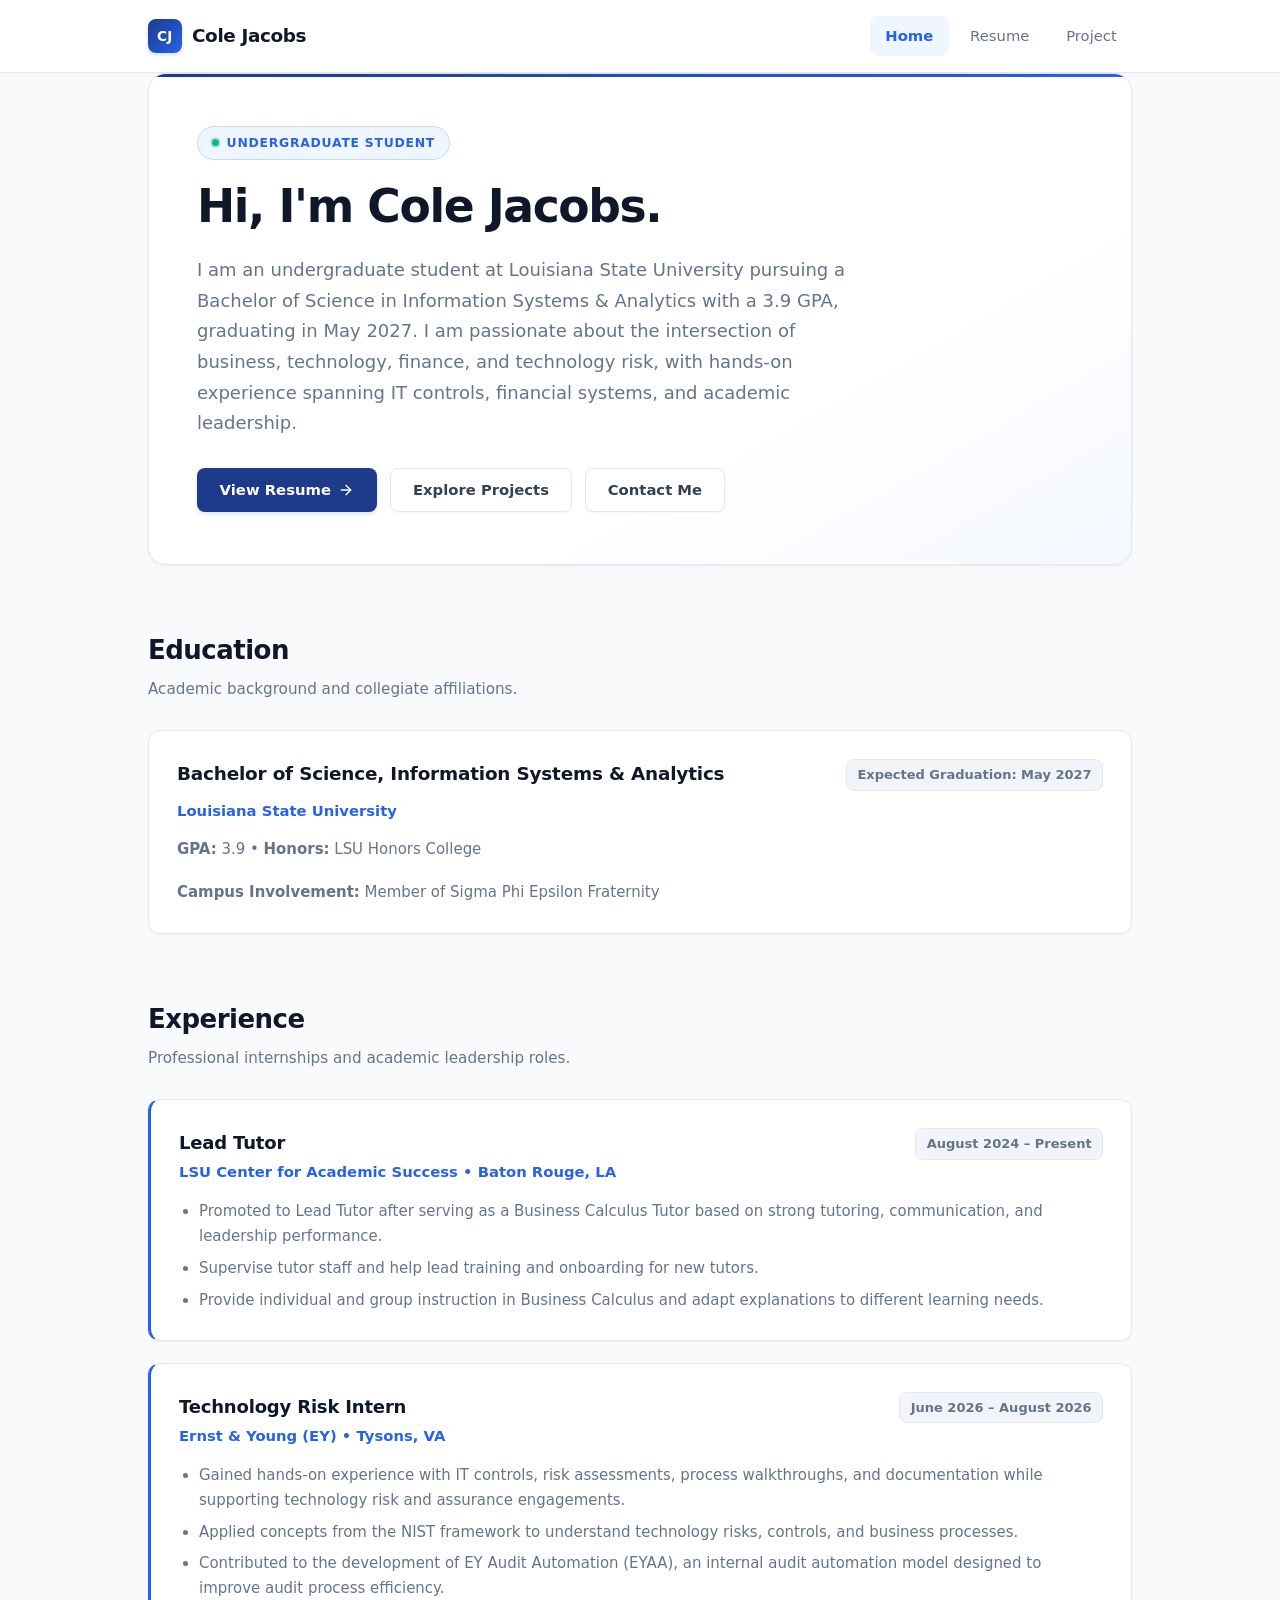
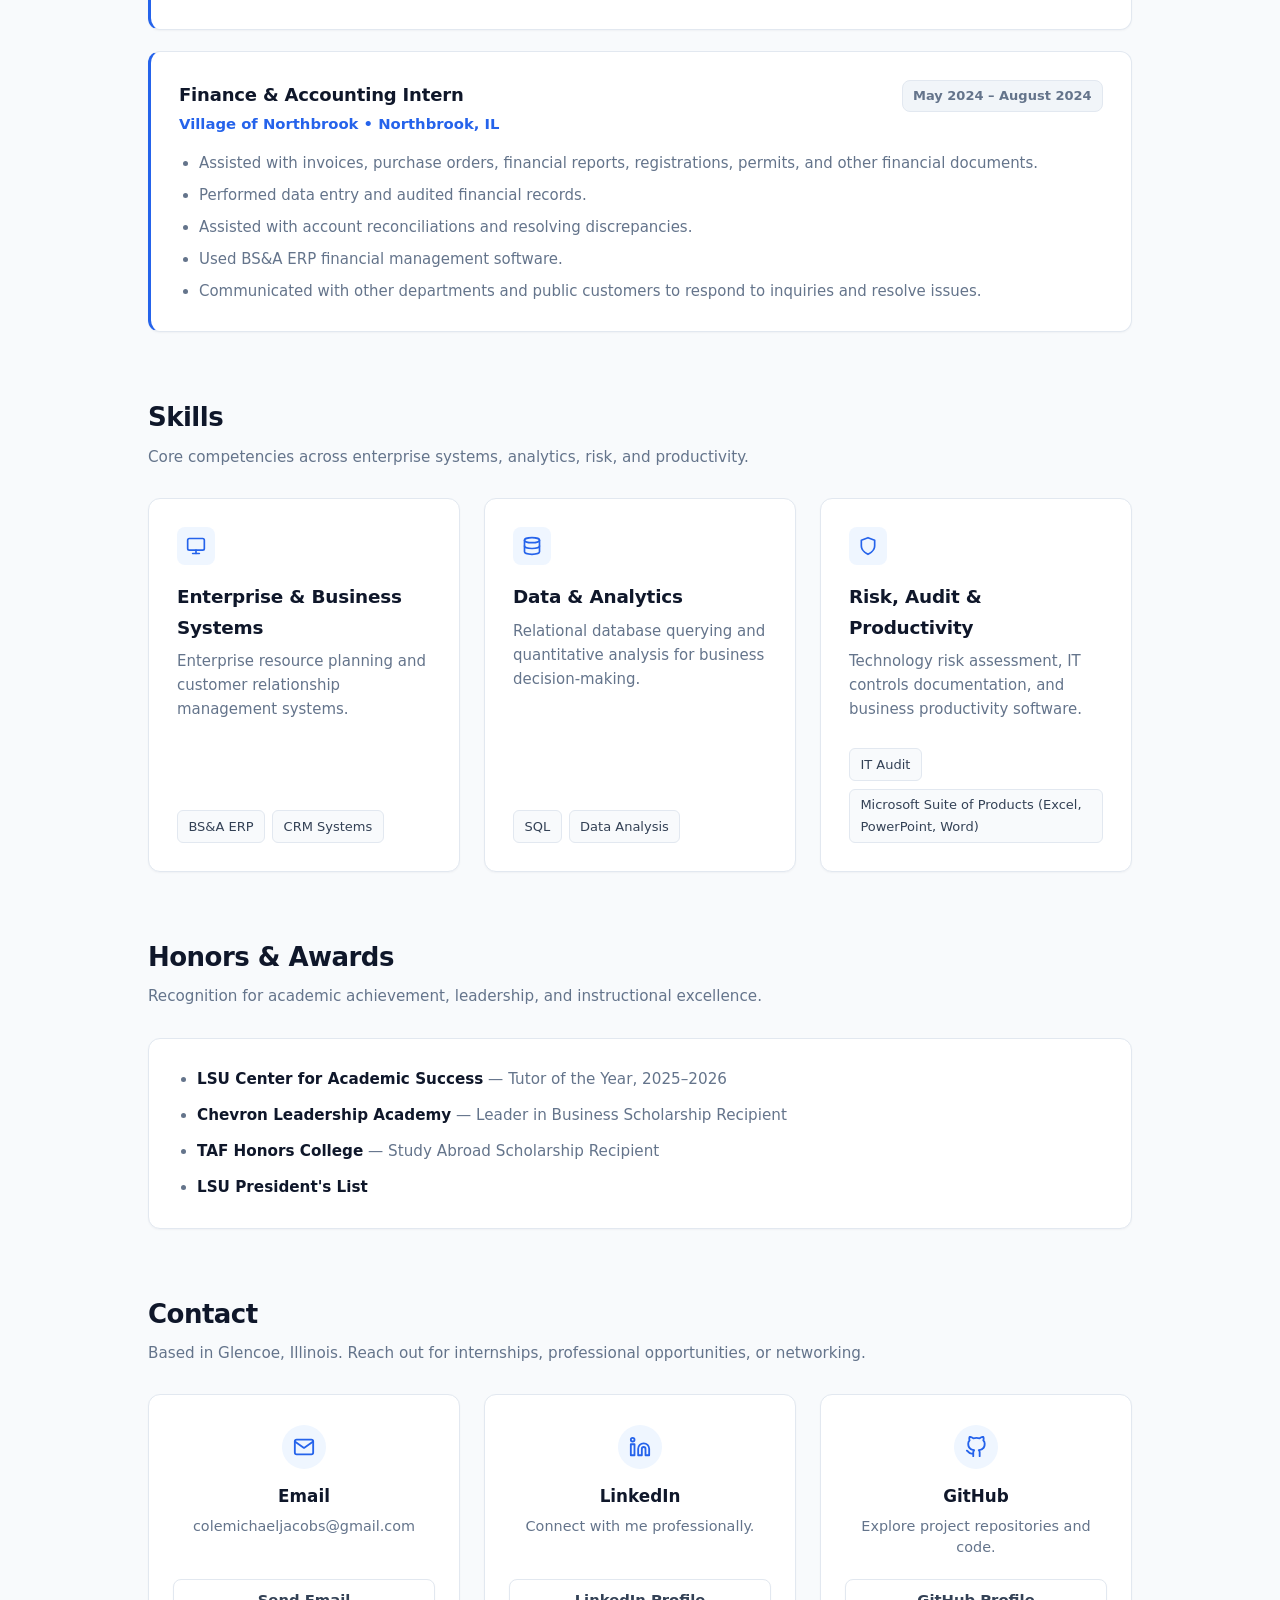
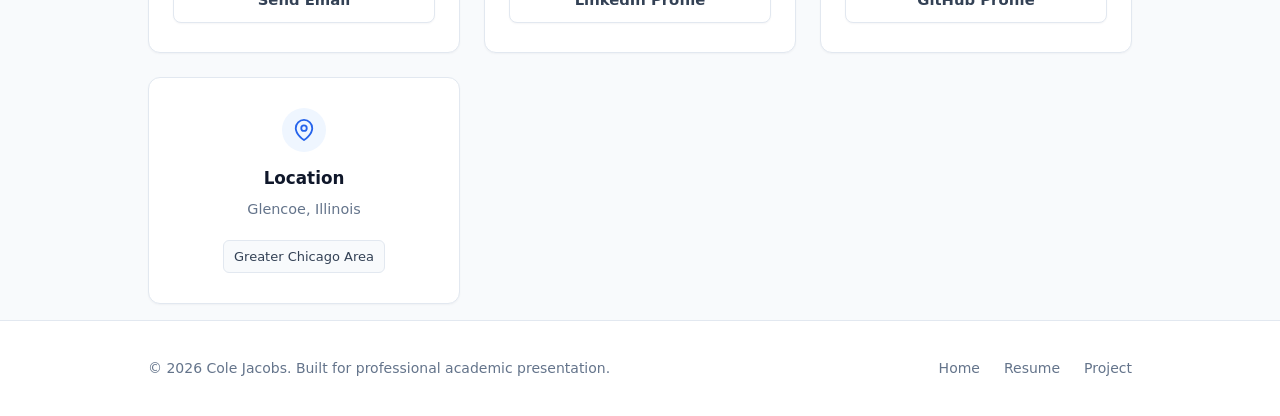
==== commit 262f1ab6: "Updated website with resume and professional information" ====
--- a/index.html
+++ b/index.html
@@ -38,7 +38,7 @@
         </span>
         <h1 class="hero-title">Hi, I'm Cole Jacobs.</h1>
         <p class="hero-description">
-          Welcome to my professional personal website. I am an undergraduate student focused on software development and technology. This site showcases my academic background, technical skills, coursework projects, and professional experience.
+          I am an undergraduate student at Louisiana State University pursuing a Bachelor of Science in Information Systems &amp; Analytics with a 3.9 GPA, graduating in May 2027. I am passionate about the intersection of business, technology, finance, and technology risk, with hands-on experience spanning IT controls, financial systems, and academic leadership.
         </p>
         <div class="hero-actions">
           <a href="resume.html" class="btn btn-primary">
@@ -54,102 +54,153 @@
       </div>
     </section>
 
+    <!-- Education Section -->
+    <section id="education" class="section">
+      <div class="section-header">
+        <h2 class="section-title">Education</h2>
+        <p class="section-subtitle">Academic background and collegiate affiliations.</p>
+      </div>
+
+      <div class="card">
+        <div class="timeline-header">
+          <div>
+            <h3 class="timeline-role">Bachelor of Science, Information Systems &amp; Analytics</h3>
+            <span class="timeline-company">Louisiana State University</span>
+          </div>
+          <span class="timeline-period">Expected Graduation: May 2027</span>
+        </div>
+        <p><strong>GPA:</strong> 3.9 &bull; <strong>Honors:</strong> LSU Honors College</p>
+        <p><strong>Campus Involvement:</strong> Member of Sigma Phi Epsilon Fraternity</p>
+      </div>
+    </section>
+
+    <!-- Experience Section -->
+    <section id="experience" class="section">
+      <div class="section-header">
+        <h2 class="section-title">Experience</h2>
+        <p class="section-subtitle">Professional internships and academic leadership roles.</p>
+      </div>
+
+      <div class="timeline">
+        <article class="timeline-item">
+          <div class="timeline-header">
+            <div>
+              <h3 class="timeline-role">Lead Tutor</h3>
+              <span class="timeline-company">LSU Center for Academic Success &bull; Baton Rouge, LA</span>
+            </div>
+            <span class="timeline-period">August 2024 &ndash; Present</span>
+          </div>
+          <ul>
+            <li>Promoted to Lead Tutor after serving as a Business Calculus Tutor based on strong tutoring, communication, and leadership performance.</li>
+            <li>Supervise tutor staff and help lead training and onboarding for new tutors.</li>
+            <li>Provide individual and group instruction in Business Calculus and adapt explanations to different learning needs.</li>
+          </ul>
+        </article>
+
+        <article class="timeline-item">
+          <div class="timeline-header">
+            <div>
+              <h3 class="timeline-role">Technology Risk Intern</h3>
+              <span class="timeline-company">Ernst &amp; Young (EY) &bull; Tysons, VA</span>
+            </div>
+            <span class="timeline-period">June 2026 &ndash; August 2026</span>
+          </div>
+          <ul>
+            <li>Gained hands-on experience with IT controls, risk assessments, process walkthroughs, and documentation while supporting technology risk and assurance engagements.</li>
+            <li>Applied concepts from the NIST framework to understand technology risks, controls, and business processes.</li>
+            <li>Contributed to the development of EY Audit Automation (EYAA), an internal audit automation model designed to improve audit process efficiency.</li>
+          </ul>
+        </article>
+
+        <article class="timeline-item">
+          <div class="timeline-header">
+            <div>
+              <h3 class="timeline-role">Finance &amp; Accounting Intern</h3>
+              <span class="timeline-company">Village of Northbrook &bull; Northbrook, IL</span>
+            </div>
+            <span class="timeline-period">May 2024 &ndash; August 2024</span>
+          </div>
+          <ul>
+            <li>Assisted with invoices, purchase orders, financial reports, registrations, permits, and other financial documents.</li>
+            <li>Performed data entry and audited financial records.</li>
+            <li>Assisted with account reconciliations and resolving discrepancies.</li>
+            <li>Used BS&A ERP financial management software.</li>
+            <li>Communicated with other departments and public customers to respond to inquiries and resolve issues.</li>
+          </ul>
+        </article>
+      </div>
+    </section>
+
     <!-- Skills Section -->
     <section id="skills" class="section">
       <div class="section-header">
-        <h2 class="section-title">Technical Skills</h2>
-        <p class="section-subtitle">Core competencies, tools, and programming languages.</p>
+        <h2 class="section-title">Skills</h2>
+        <p class="section-subtitle">Core competencies across enterprise systems, analytics, risk, and productivity.</p>
       </div>
 
       <div class="card-grid">
         <div class="card">
           <div class="card-icon" aria-hidden="true">
             <svg width="20" height="20" viewBox="0 0 24 24" fill="none" stroke="currentColor" stroke-width="2" stroke-linecap="round" stroke-linejoin="round">
-              <polyline points="16 18 22 12 16 6"></polyline>
-              <polyline points="8 6 2 12 8 18"></polyline>
-            </svg>
-          </div>
-          <h3>Languages</h3>
-          <p>Foundational programming languages used in coursework and personal development.</p>
+              <rect x="2" y="3" width="20" height="14" rx="2" ry="2"></rect>
+              <line x1="8" y1="21" x2="16" y2="21"></line>
+              <line x1="12" y1="17" x2="12" y2="21"></line>
+            </svg>
+          </div>
+          <h3>Enterprise &amp; Business Systems</h3>
+          <p>Enterprise resource planning and customer relationship management systems.</p>
           <div class="skill-tags">
-            <span class="badge">Python</span>
-            <span class="badge">JavaScript</span>
-            <span class="badge">HTML5 / CSS3</span>
-            <span class="badge">Java / C++</span>
+            <span class="badge">BS&amp;A ERP</span>
+            <span class="badge">CRM Systems</span>
           </div>
         </div>
 
         <div class="card">
           <div class="card-icon" aria-hidden="true">
             <svg width="20" height="20" viewBox="0 0 24 24" fill="none" stroke="currentColor" stroke-width="2" stroke-linecap="round" stroke-linejoin="round">
-              <polygon points="12 2 2 7 12 12 22 7 12 2"></polygon>
-              <polyline points="2 17 12 22 22 17"></polyline>
-              <polyline points="2 12 12 17 22 12"></polyline>
-            </svg>
-          </div>
-          <h3>Frameworks & Libraries</h3>
-          <p>Technologies used for building web applications and software solutions.</p>
+              <ellipse cx="12" cy="5" rx="9" ry="3"></ellipse>
+              <path d="M21 12c0 1.66-4 3-9 3s-9-1.34-9-3"></path>
+              <path d="M3 5v14c0 1.66 4 3 9 3s9-1.34 9-3V5"></path>
+            </svg>
+          </div>
+          <h3>Data &amp; Analytics</h3>
+          <p>Relational database querying and quantitative analysis for business decision-making.</p>
           <div class="skill-tags">
-            <span class="badge">React / Node.js</span>
-            <span class="badge">Express</span>
-            <span class="badge">Tailwind CSS</span>
+            <span class="badge">SQL</span>
+            <span class="badge">Data Analysis</span>
           </div>
         </div>
 
         <div class="card">
           <div class="card-icon" aria-hidden="true">
             <svg width="20" height="20" viewBox="0 0 24 24" fill="none" stroke="currentColor" stroke-width="2" stroke-linecap="round" stroke-linejoin="round">
-              <polyline points="4 17 10 11 4 5"></polyline>
-              <line x1="12" y1="19" x2="20" y2="19"></line>
-            </svg>
-          </div>
-          <h3>Developer Tools</h3>
-          <p>Productivity, version control, and development environments.</p>
+              <path d="M12 22s8-4 8-10V5l-8-3-8 3v7c0 6 8 10 8 10z"></path>
+            </svg>
+          </div>
+          <h3>Risk, Audit &amp; Productivity</h3>
+          <p>Technology risk assessment, IT controls documentation, and business productivity software.</p>
           <div class="skill-tags">
-            <span class="badge">Git & GitHub</span>
-            <span class="badge">VS Code</span>
-            <span class="badge">Command Line</span>
-          </div>
-        </div>
-      </div>
-    </section>
-
-    <!-- Experience Section -->
-    <section id="experience" class="section">
-      <div class="section-header">
-        <h2 class="section-title">Experience</h2>
-        <p class="section-subtitle">Academic roles, internships, and campus leadership.</p>
-      </div>
-
-      <div class="timeline">
-        <article class="timeline-item">
-          <div class="timeline-header">
-            <div>
-              <h3 class="timeline-role">Undergraduate Researcher / Student Assistant</h3>
-              <span class="timeline-company">University Department</span>
-            </div>
-            <span class="timeline-period">2025 &ndash; Present</span>
-          </div>
-          <ul>
-            <li>Collaborated with peers and faculty on software design and data analysis tasks.</li>
-            <li>Applied fundamental computing principles to solve coursework and laboratory challenges.</li>
-            <li>Documented technical workflows and maintained project repositories.</li>
-          </ul>
-        </article>
-
-        <article class="timeline-item">
-          <div class="timeline-header">
-            <div>
-              <h3 class="timeline-role">Student Club Member / Peer Tutor</h3>
-              <span class="timeline-company">Student Organization</span>
-            </div>
-            <span class="timeline-period">2024 &ndash; 2025</span>
-          </div>
-          <ul>
-            <li>Assisted first-year students in understanding introductory programming concepts.</li>
-            <li>Organized team study sessions and participated in collegiate hackathons.</li>
-          </ul>
-        </article>
+            <span class="badge">IT Audit</span>
+            <span class="badge">Microsoft Suite of Products (Excel, PowerPoint, Word)</span>
+          </div>
+        </div>
+      </div>
+    </section>
+
+    <!-- Honors & Awards Section -->
+    <section id="honors" class="section">
+      <div class="section-header">
+        <h2 class="section-title">Honors &amp; Awards</h2>
+        <p class="section-subtitle">Recognition for academic achievement, leadership, and instructional excellence.</p>
+      </div>
+
+      <div class="card">
+        <ul class="honors-list">
+          <li><strong>LSU Center for Academic Success</strong> &mdash; Tutor of the Year, 2025&ndash;2026</li>
+          <li><strong>Chevron Leadership Academy</strong> &mdash; Leader in Business Scholarship Recipient</li>
+          <li><strong>TAF Honors College</strong> &mdash; Study Abroad Scholarship Recipient</li>
+          <li><strong>LSU President's List</strong></li>
+        </ul>
       </div>
     </section>
 
@@ -157,7 +208,7 @@
     <section id="contact" class="section">
       <div class="section-header">
         <h2 class="section-title">Contact</h2>
-        <p class="section-subtitle">Get in touch for internships, project collaborations, or inquiries.</p>
+        <p class="section-subtitle">Based in Glencoe, Illinois. Reach out for internships, professional opportunities, or networking.</p>
       </div>
 
       <div class="contact-container">
@@ -169,8 +220,8 @@
             </svg>
           </div>
           <h3>Email</h3>
-          <p>Available for recruiter outreach and questions.</p>
-          <a href="mailto:example@college.edu" class="btn btn-outline">Send Email</a>
+          <p>colemichaeljacobs@gmail.com</p>
+          <a href="mailto:colemichaeljacobs@gmail.com" class="btn btn-outline">Send Email</a>
         </div>
 
         <div class="contact-card">
@@ -183,7 +234,7 @@
           </div>
           <h3>LinkedIn</h3>
           <p>Connect with me professionally.</p>
-          <a href="https://linkedin.com" target="_blank" rel="noopener noreferrer" class="btn btn-outline">LinkedIn Profile</a>
+          <a href="https://www.linkedin.com/in/cole-jacobs-6f7t13p" target="_blank" rel="noopener noreferrer" class="btn btn-outline">LinkedIn Profile</a>
         </div>
 
         <div class="contact-card">
@@ -193,8 +244,20 @@
             </svg>
           </div>
           <h3>GitHub</h3>
-          <p>Browse code repositories and contributions.</p>
-          <a href="https://github.com" target="_blank" rel="noopener noreferrer" class="btn btn-outline">GitHub Profile</a>
+          <p>Explore project repositories and code.</p>
+          <a href="https://github.com/cole7jacobs" target="_blank" rel="noopener noreferrer" class="btn btn-outline">GitHub Profile</a>
+        </div>
+
+        <div class="contact-card">
+          <div class="contact-icon" aria-hidden="true">
+            <svg width="22" height="22" viewBox="0 0 24 24" fill="none" stroke="currentColor" stroke-width="2" stroke-linecap="round" stroke-linejoin="round">
+              <path d="M21 10c0 7-9 13-9 13s-9-6-9-13a9 9 0 0 1 18 0z"></path>
+              <circle cx="12" cy="10" r="3"></circle>
+            </svg>
+          </div>
+          <h3>Location</h3>
+          <p>Glencoe, Illinois</p>
+          <span class="badge" style="align-self: center; margin-top: auto;">Greater Chicago Area</span>
         </div>
       </div>
     </section>
--- a/styles.css
+++ b/styles.css
@@ -429,6 +429,10 @@
   margin-bottom: 1.15rem;
 }
 
+.card p:last-child {
+  margin-bottom: 0;
+}
+
 /* Skills Badges */
 .skill-tags {
   display: flex;
@@ -533,6 +537,51 @@
 }
 
 /* ==========================================================================
+   Honors & Awards & Extended Resume Helpers
+   ========================================================================== */
+.honors-list {
+  list-style: disc;
+  padding-left: 1.25rem;
+  color: var(--color-text-main);
+  display: flex;
+  flex-direction: column;
+  gap: 0.75rem;
+}
+
+.honors-list li {
+  font-size: 0.95rem;
+  line-height: 1.6;
+  color: var(--color-text-muted);
+}
+
+.honors-list li strong {
+  color: var(--color-primary);
+  font-weight: 600;
+}
+
+.resume-contact-bar {
+  margin-top: 1.25rem;
+  display: flex;
+  flex-wrap: wrap;
+  gap: 0.85rem 1.75rem;
+  font-size: 0.925rem;
+  color: var(--color-text-muted);
+}
+
+.resume-contact-bar strong {
+  color: var(--color-primary);
+}
+
+.resume-contact-bar a {
+  color: var(--color-accent);
+}
+
+.resume-contact-bar a:hover {
+  color: var(--color-primary-hover);
+  text-decoration: underline;
+}
+
+/* ==========================================================================
    Contact Section
    ========================================================================== */
 .contact-container {
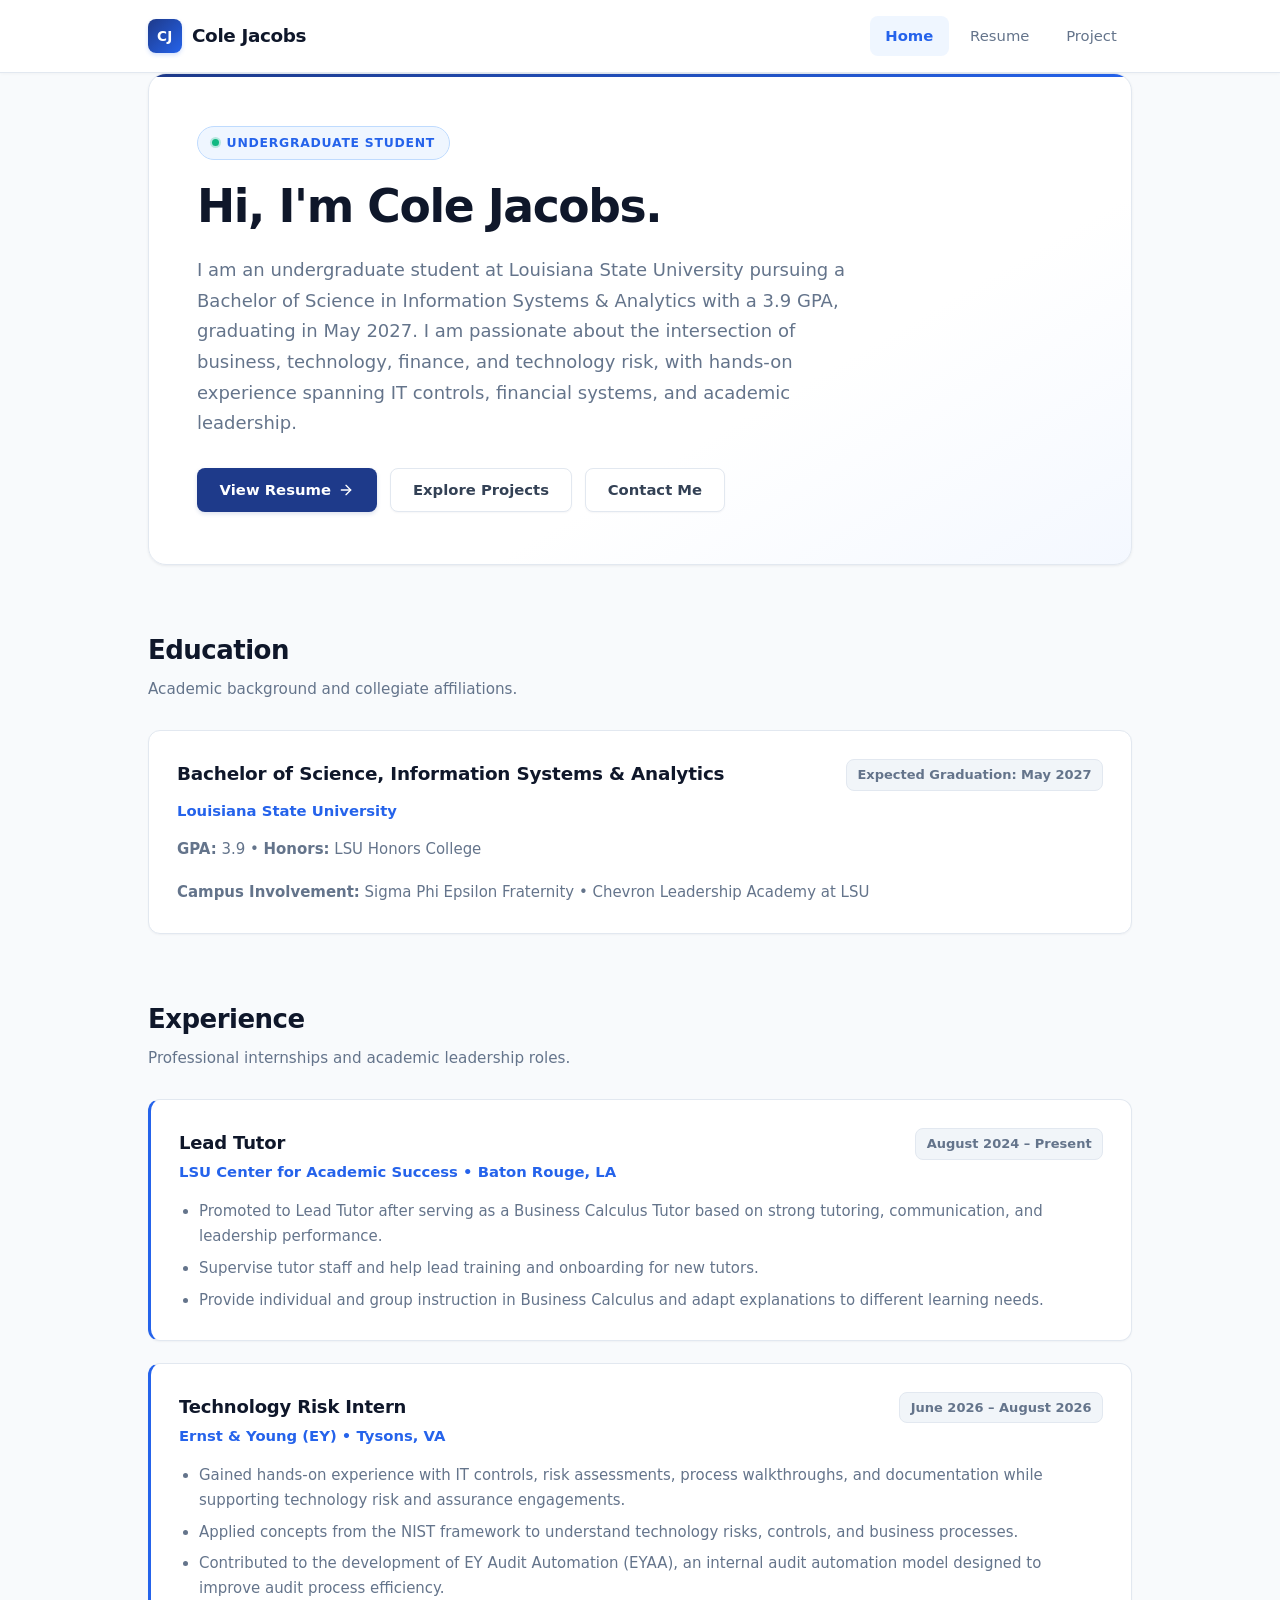
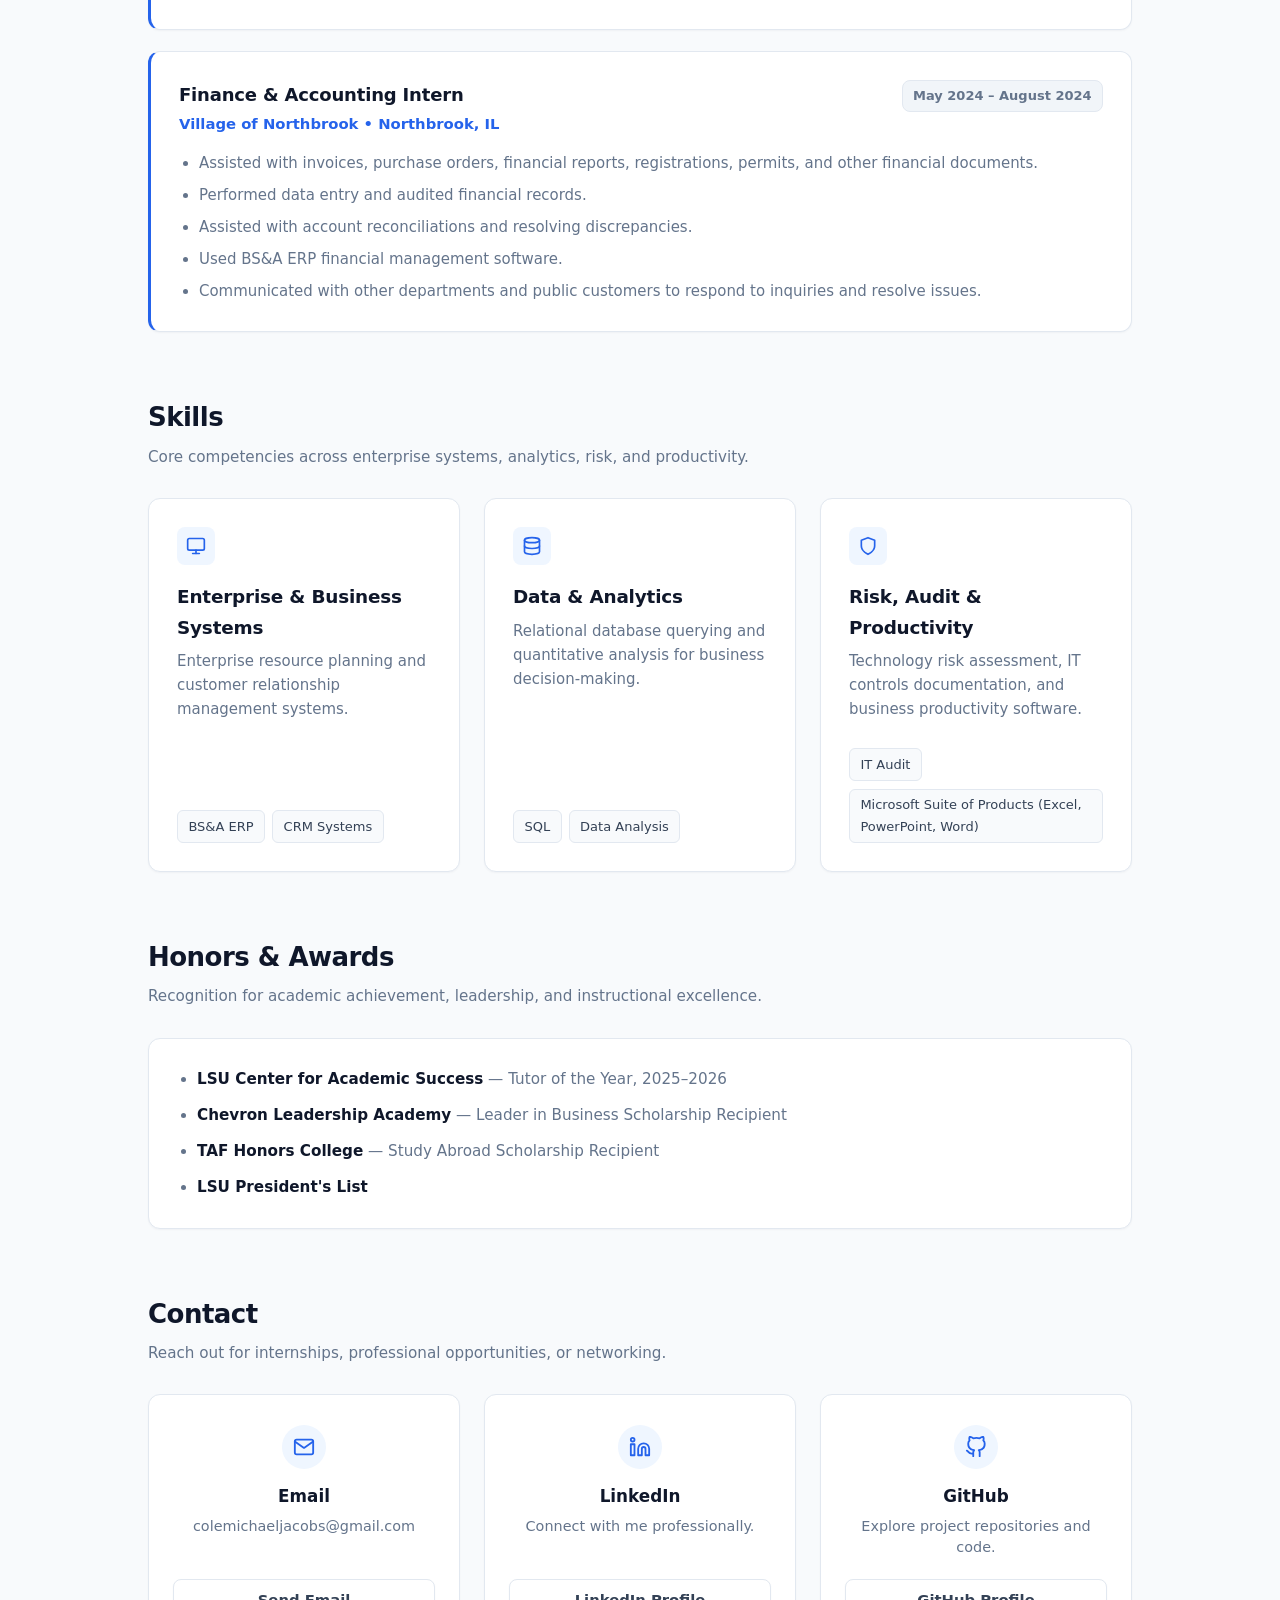
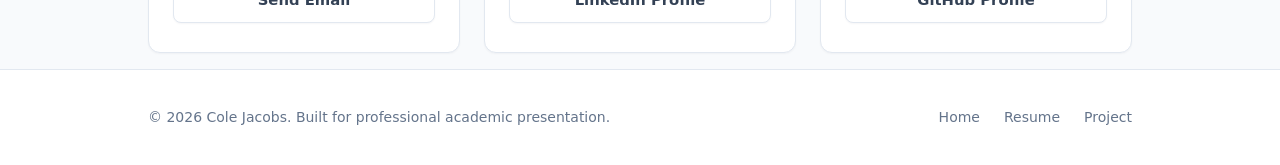
==== commit 3438a77d: "Refined education and contact sections" ====
--- a/index.html
+++ b/index.html
@@ -70,7 +70,7 @@
           <span class="timeline-period">Expected Graduation: May 2027</span>
         </div>
         <p><strong>GPA:</strong> 3.9 &bull; <strong>Honors:</strong> LSU Honors College</p>
-        <p><strong>Campus Involvement:</strong> Member of Sigma Phi Epsilon Fraternity</p>
+        <p><strong>Campus Involvement:</strong> Sigma Phi Epsilon Fraternity &bull; Chevron Leadership Academy at LSU</p>
       </div>
     </section>
 
@@ -208,7 +208,7 @@
     <section id="contact" class="section">
       <div class="section-header">
         <h2 class="section-title">Contact</h2>
-        <p class="section-subtitle">Based in Glencoe, Illinois. Reach out for internships, professional opportunities, or networking.</p>
+        <p class="section-subtitle">Reach out for internships, professional opportunities, or networking.</p>
       </div>
 
       <div class="contact-container">
@@ -246,18 +246,6 @@
           <h3>GitHub</h3>
           <p>Explore project repositories and code.</p>
           <a href="https://github.com/cole7jacobs" target="_blank" rel="noopener noreferrer" class="btn btn-outline">GitHub Profile</a>
-        </div>
-
-        <div class="contact-card">
-          <div class="contact-icon" aria-hidden="true">
-            <svg width="22" height="22" viewBox="0 0 24 24" fill="none" stroke="currentColor" stroke-width="2" stroke-linecap="round" stroke-linejoin="round">
-              <path d="M21 10c0 7-9 13-9 13s-9-6-9-13a9 9 0 0 1 18 0z"></path>
-              <circle cx="12" cy="10" r="3"></circle>
-            </svg>
-          </div>
-          <h3>Location</h3>
-          <p>Glencoe, Illinois</p>
-          <span class="badge" style="align-self: center; margin-top: auto;">Greater Chicago Area</span>
         </div>
       </div>
     </section>
